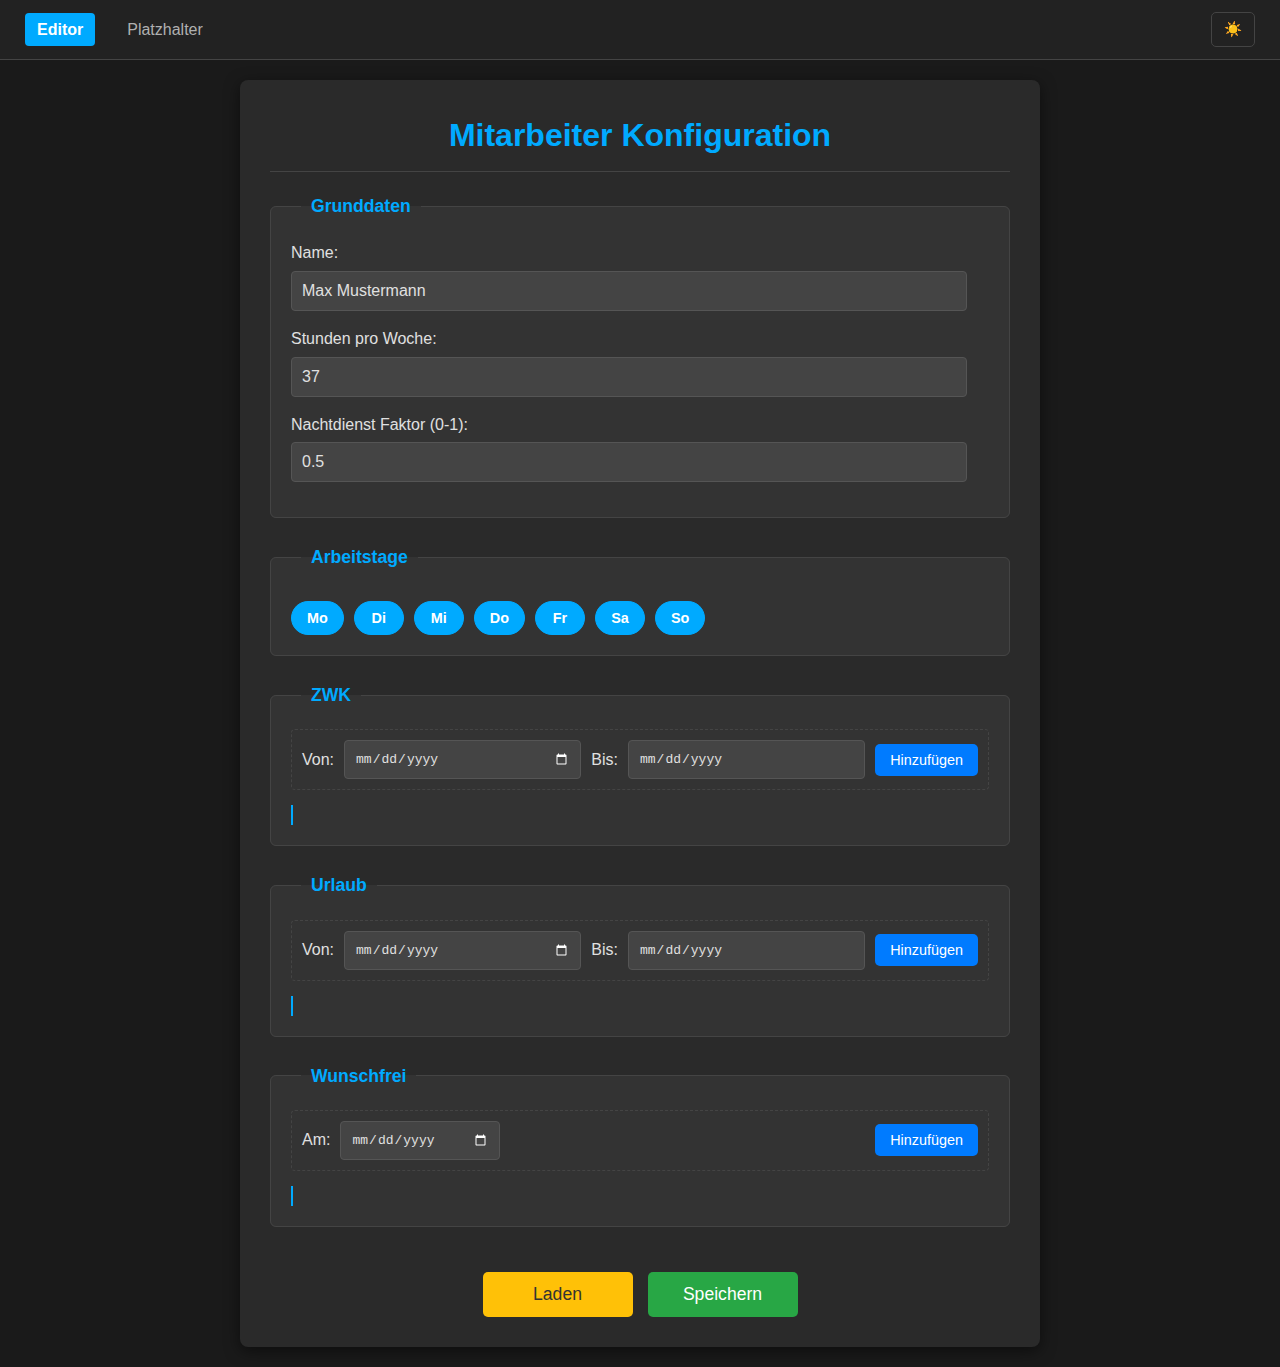
==== Büro/dienstplan/index.html @ b85d0457 "lazy commit" ====
<!DOCTYPE html>
<html lang="de">
<head>
    <meta charset="UTF-8">
    <meta name="viewport" content="width=device-width, initial-scale=1.0">
    <title>JSON Editor - Konfiguration</title>
    <link rel="stylesheet" href="style.css">
    <!-- Include theme handling script early to prevent flash -->
    <script>
        // Apply stored theme or default to dark before DOM loads
        const savedTheme = localStorage.getItem('theme') || 'dark';
        document.documentElement.className = savedTheme + '-theme'; // Apply to <html> for early styling
    </script>
</head>
<body> <!-- Class added dynamically by JS -->

    <nav class="navbar">
        <ul class="nav-links">
            <li><a href="index.html" class="active">Editor</a></li>
            <li><a href="placeholder.html">Platzhalter</a></li>
        </ul>
        <button id="theme-toggle-btn" class="theme-toggle" aria-label="Toggle Dark Mode">
             <!-- Icon/Text will be set by JS -->
        </button>
    </nav>

    <div class="editor-container">
        <h1>Mitarbeiter Konfiguration</h1>

        <form id="json-editor-form">
            <!-- Basic Info -->
            <fieldset>
                <legend>Grunddaten</legend>
                <div class="form-group">
                    <label for="name">Name:</label>
                    <input type="text" id="name" value="Max Mustermann">
                </div>
                <div class="form-group">
                    <label for="stunden">Stunden pro Woche:</label>
                    <input type="number" id="stunden" value="37" min="0">
                </div>
                 <div class="form-group">
                    <label for="nachtdienst">Nachtdienst Faktor (0-1):</label>
                    <input type="number" id="nachtdienst" value="0.5" step="0.1" min="0" max="1">
                </div>
            </fieldset>

            <!-- Arbeitstage -->
            <fieldset>
                <legend>Arbeitstage</legend>
                <div class="arbeitstage-buttons">
                    <button type="button" class="arbeitstag-btn active" data-day="Montag">Mo</button>
                    <button type="button" class="arbeitstag-btn active" data-day="Dienstag">Di</button>
                    <button type="button" class="arbeitstag-btn active" data-day="Mittwoch">Mi</button>
                    <button type="button" class="arbeitstag-btn active" data-day="Donnerstag">Do</button>
                    <button type="button" class="arbeitstag-btn active" data-day="Freitag">Fr</button>
                    <button type="button" class="arbeitstag-btn active" data-day="Samstag">Sa</button>
                    <button type="button" class="arbeitstag-btn active" data-day="Sonntag">So</button>
                </div>
            </fieldset>

            <!-- Abwesenheiten Removed -->

            <!-- ZWK -->
            <fieldset>
                <legend>ZWK</legend>
                 <div class="date-range-input-area" data-type="zwk">
                    <label>Von:</label>
                    <input type="date" class="date-von-input">
                    <label>Bis:</label>
                    <input type="date" class="date-bis-input" disabled>
                     <span class="date-error"></span>
                    <button type="button" class="add-item-btn">Hinzufügen</button>
                </div>
                <div class="date-range-list-area" id="zwk-list-area">
                    <!-- Added items will appear here -->
                </div>
            </fieldset>

            <!-- Urlaub -->
            <fieldset>
                <legend>Urlaub</legend>
                 <div class="date-range-input-area" data-type="urlaub">
                    <label>Von:</label>
                    <input type="date" class="date-von-input">
                    <label>Bis:</label>
                    <input type="date" class="date-bis-input" disabled>
                     <span class="date-error"></span>
                    <button type="button" class="add-item-btn">Hinzufügen</button>
                </div>
                <div class="date-range-list-area" id="urlaub-list-area">
                    <!-- Added items will appear here -->
                </div>
            </fieldset>

            <!-- Wunschfrei - Modified for single date -->
            <fieldset>
                <legend>Wunschfrei</legend>
                 <div class="date-range-input-area single-date" data-type="wunschfrei">
                    <label>Am:</label> <!-- Changed label -->
                    <input type="date" class="date-von-input"> <!-- Only Von input remains -->
                     <!-- Removed Bis label and input -->
                     <span class="date-error"></span>
                    <button type="button" class="add-item-btn">Hinzufügen</button>
                </div>
                <div class="date-range-list-area" id="wunschfrei-list-area">
                    <!-- Added items will appear here -->
                </div>
            </fieldset>

            <!-- Actions -->
            <div class="actions">
                <input type="file" id="load-json-input" accept=".json" style="display: none;">
                <button type="button" id="load-json-btn" class="load-btn">Laden</button>
                <button type="button" id="export-btn" class="export-btn">Speichern</button>
            </div>

        </form>
    </div>

    <script src="script.js"></script>
</body>
</html>
---- Büro/dienstplan/style.css ----
/* Basic Reset */
* {
    box-sizing: border-box;
    margin: 0;
    padding: 0;
}

/* --- THEME VARIABLES --- */
:root {
    --transition-speed: 0.3s;
}

/* --- BASE STYLES (Common to both themes) --- */
html {
    font-family: -apple-system, BlinkMacSystemFont, "Segoe UI", Roboto, Helvetica, Arial, sans-serif;
    line-height: 1.6;
    /* Smooth transitions for theme changes */
    transition: background-color var(--transition-speed) ease, color var(--transition-speed) ease;
}

body {
     padding-top: 60px; /* Account for fixed navbar height */
     background-color: var(--bg-color);
     color: var(--text-color);
}

/* --- NAVBAR STYLES --- */
.navbar {
    background-color: var(--navbar-bg);
    padding: 0 25px;
    position: fixed; /* Make navbar fixed */
    top: 0;
    left: 0;
    width: 100%;
    height: 60px; /* Fixed height */
    display: flex;
    justify-content: space-between;
    align-items: center;
    border-bottom: 1px solid var(--border-color);
    z-index: 1000; /* Ensure navbar stays on top */
     transition: background-color var(--transition-speed) ease, border-color var(--transition-speed) ease;
}

.nav-links {
    list-style: none;
    display: flex;
    gap: 20px;
}

.nav-links a {
    color: var(--link-color);
    text-decoration: none;
    font-weight: 500;
    padding: 8px 12px;
    border-radius: 4px;
    transition: background-color var(--transition-speed) ease, color var(--transition-speed) ease;
}

.nav-links a:hover {
    background-color: var(--link-hover-bg);
    color: var(--link-hover-color);
}

.nav-links a.active {
    background-color: var(--accent-color);
    color: var(--accent-text-color);
    font-weight: bold;
}

.theme-toggle {
    background: none;
    border: 1px solid var(--border-color);
    color: var(--text-color);
    padding: 8px 12px;
    border-radius: 5px;
    cursor: pointer;
    font-size: 0.9em;
    transition: background-color var(--transition-speed) ease, color var(--transition-speed) ease, border-color var(--transition-speed) ease;
}

.theme-toggle:hover {
     background-color: var(--button-hover-bg);
     border-color: var(--accent-color);
}


/* --- DARK THEME (Default or .dark-theme) --- */
html.dark-theme {
    --bg-color: #1a1a1a;
    --text-color: #e0e0e0;
    --navbar-bg: #222;
    --border-color: #444;
    --container-bg: #2a2a2a;
    --fieldset-bg: #333;
    --input-bg: #444;
    --input-border: #555;
    --input-invalid-border: #dc3545; /* Red for invalid */
    --error-text-color: #ff6666; /* Lighter red for dark theme */
    --button-hover-bg: #383838;
    --link-color: #b0b0b0;
    --link-hover-bg: #444;
    --link-hover-color: #fff;
    --accent-color: #00aaff;
    --accent-text-color: #ffffff;
    --code-bg: #111;
    --code-color: #f0f0f0;
    --shadow-color: rgba(0, 0, 0, 0.5);
    --date-picker-scheme: dark;
    --list-item-bg: #3a3a3a;
    --list-item-border: #555;

    /* Arbeitstag Button Colors */
    --arbeitstag-btn-bg: #555;
    --arbeitstag-btn-text: #ccc;
    --arbeitstag-btn-border: #666;
    --arbeitstag-btn-hover-bg: #666;
    --arbeitstag-btn-active-bg: var(--accent-color);
    --arbeitstag-btn-active-text: var(--accent-text-color);
    --arbeitstag-btn-active-border: var(--accent-color);
    --arbeitstag-btn-active-hover-bg: #0088dd; /* Slightly darker accent */

    /* Other Button specific colors */
    --btn-add-bg: #007bff;
    --btn-add-hover-bg: #0056b3;
    --btn-add-text: white;
    --btn-remove-bg: #dc3545;
    --btn-remove-hover-bg: #c82333;
    --btn-remove-text: white;
    --btn-load-bg: #ffc107;
    --btn-load-hover-bg: #e0a800;
    --btn-load-text: #333;
    --btn-export-bg: #28a745;
    --btn-export-hover-bg: #218838;
    --btn-export-text: white;
}

/* --- LIGHT THEME --- */
html.light-theme {
    --bg-color: #f4f4f4;
    --text-color: #333;
    --navbar-bg: #ffffff;
    --border-color: #ddd;
    --container-bg: #ffffff;
    --fieldset-bg: #f9f9f9;
    --input-bg: #ffffff;
    --input-border: #ccc;
    --input-invalid-border: #dc3545; /* Red for invalid */
    --error-text-color: #dc3545; /* Standard red for light theme */
    --button-hover-bg: #e9e9e9;
    --link-color: #007bff;
    --link-hover-bg: #e9ecef;
    --link-hover-color: #0056b3;
    --accent-color: #007bff;
    --accent-text-color: #ffffff;
    --code-bg: #eef;
    --code-color: #333;
    --shadow-color: rgba(0, 0, 0, 0.1);
    --date-picker-scheme: light;
    --list-item-bg: #f0f0f0;
    --list-item-border: #e0e0e0;

     /* Arbeitstag Button Colors */
    --arbeitstag-btn-bg: #e9ecef;
    --arbeitstag-btn-text: #495057;
    --arbeitstag-btn-border: #ced4da;
    --arbeitstag-btn-hover-bg: #dee2e6;
    --arbeitstag-btn-active-bg: var(--accent-color);
    --arbeitstag-btn-active-text: var(--accent-text-color);
    --arbeitstag-btn-active-border: var(--accent-color);
    --arbeitstag-btn-active-hover-bg: #0056b3; /* Slightly darker accent */

     /* Other Button specific colors */
    --btn-add-bg: #007bff;
    --btn-add-hover-bg: #0056b3;
    --btn-add-text: white;
    --btn-remove-bg: #dc3545;
    --btn-remove-hover-bg: #c82333;
    --btn-remove-text: white;
    --btn-load-bg: #ffc107;
    --btn-load-hover-bg: #e0a800;
    --btn-load-text: #333;
    --btn-export-bg: #28a745;
    --btn-export-hover-bg: #218838;
    --btn-export-text: white;
}


/* --- CONTENT STYLING (Using CSS Variables) --- */

/* General Container Styling (for index.html) */
.editor-container {
    max-width: 800px;
    margin: 20px auto;
    padding: 30px;
    background-color: var(--container-bg);
    border-radius: 8px;
    box-shadow: 0 4px 15px var(--shadow-color);
    transition: background-color var(--transition-speed) ease, box-shadow var(--transition-speed) ease;
}

/* General Container Styling (for placeholder.html) */
.content-container {
    max-width: 900px;
    margin: 20px auto;
    padding: 30px;
    background-color: var(--container-bg);
    border-radius: 8px;
    box-shadow: 0 2px 10px var(--shadow-color);
     transition: background-color var(--transition-speed) ease, box-shadow var(--transition-speed) ease;
}
.content-container h1 { /* Style heading on placeholder */
     color: var(--accent-color);
     margin-bottom: 15px;
     border-bottom: 1px solid var(--border-color);
     padding-bottom: 10px;
}

/* Headings */
h1 {
    color: var(--accent-color);
    border-bottom: 1px solid var(--border-color);
    padding-bottom: 10px;
    margin-bottom: 20px;
    text-align: center;
    transition: color var(--transition-speed) ease, border-color var(--transition-speed) ease;
}
h2 { /* General H2 styling if needed */
    color: var(--accent-color);
    border-bottom: 1px solid var(--border-color);
    padding-bottom: 10px;
    margin-bottom: 20px;
    text-align: center;
    transition: color var(--transition-speed) ease, border-color var(--transition-speed) ease;
    margin-top: 30px;
    font-size: 1.2em;
}


/* Form Styling */
form {
    display: flex;
    flex-direction: column;
    gap: 25px;
}

fieldset {
    border: 1px solid var(--border-color);
    padding: 20px;
    border-radius: 6px;
    background-color: var(--fieldset-bg);
    transition: background-color var(--transition-speed) ease, border-color var(--transition-speed) ease;
}

legend {
    font-weight: bold;
    color: var(--accent-color);
    padding: 0 10px;
    margin-left: 10px;
    font-size: 1.1em;
    transition: color var(--transition-speed) ease;
}

.form-group {
    margin-bottom: 15px;
}

label {
    display: block;
    margin-bottom: 5px;
    font-weight: 500;
    color: var(--text-color);
     transition: color var(--transition-speed) ease;
}

input[type="text"],
input[type="number"],
input[type="date"] {
    /* Applied specifically where needed now */
    padding: 10px;
    border: 1px solid var(--input-border);
    background-color: var(--input-bg);
    color: var(--text-color);
    border-radius: 4px;
    box-sizing: border-box;
    font-size: 1em;
    transition: background-color var(--transition-speed) ease, color var(--transition-speed) ease, border-color var(--transition-speed) ease;
}
input[type="text"], input[type="number"] {
     width: calc(100% - 22px); /* Maintain for basic inputs */
}

input[type="date"] {
    color-scheme: var(--date-picker-scheme);
}

/* Style for invalid date inputs */
input.invalid-date {
    border-color: var(--input-invalid-border) !important;
}


/* Arbeitstage Buttons Styling */
.arbeitstage-buttons {
    display: flex;
    flex-wrap: wrap;
    gap: 10px;
    padding-top: 10px;
}

.arbeitstag-btn {
    padding: 8px 15px;
    border: 1px solid var(--arbeitstag-btn-border);
    background-color: var(--arbeitstag-btn-bg);
    color: var(--arbeitstag-btn-text);
    border-radius: 20px;
    cursor: pointer;
    font-size: 0.9em;
    font-weight: 500;
    min-width: 50px;
    text-align: center;
    transition: background-color 0.2s ease, color 0.2s ease, border-color 0.2s ease, transform 0.1s ease;
    user-select: none;
}

.arbeitstag-btn:hover {
    background-color: var(--arbeitstag-btn-hover-bg);
    transform: translateY(-1px);
}

.arbeitstag-btn.active {
    background-color: var(--arbeitstag-btn-active-bg);
    color: var(--arbeitstag-btn-active-text);
    border-color: var(--arbeitstag-btn-active-border);
    font-weight: bold;
}

.arbeitstag-btn.active:hover {
    background-color: var(--arbeitstag-btn-active-hover-bg);
}


/* --- Date Range Input Area & List Area Styling --- */

.date-range-input-area {
    display: flex;
    flex-wrap: wrap;
    align-items: center;
    gap: 10px;
    margin-bottom: 15px;
    padding: 10px;
    border: 1px dashed var(--border-color);
    border-radius: 4px;
}

.date-range-input-area label {
    margin-bottom: 0;
    white-space: nowrap;
    flex-shrink: 0;
}

.date-range-input-area input[type="date"] {
    flex-grow: 1;
    min-width: 130px;
    width: auto;
}

/* Adjust single date input area */
.date-range-input-area.single-date input[type="date"] {
    flex-grow: 0; /* Don't let it grow excessively */
    width: 160px; /* Set a reasonable width */
}

.date-range-input-area .add-item-btn {
    background-color: var(--btn-add-bg);
    color: var(--btn-add-text);
    padding: 8px 15px;
    font-size: 0.9em;
    margin-left: auto;
    flex-shrink: 0;
}
.date-range-input-area .add-item-btn:hover {
    background-color: var(--btn-add-hover-bg);
}


/* Error message styling for Input Area */
.date-range-input-area .date-error {
    color: var(--error-text-color);
    font-size: 0.8em;
    display: none;
    width: 100%;
    text-align: left;
    padding-left: 15px;
    margin-top: 3px;
    flex-basis: 100%;
    order: 5;
}


/* List Area Styling */
.date-range-list-area {
    display: flex;
    flex-direction: column;
    gap: 8px;
    margin-top: 10px;
    padding-left: 10px;
    border-left: 2px solid var(--accent-color);
    min-height: 20px;
}

/* Styling for each added item in the list */
.added-date-item {
    display: flex;
    align-items: center;
    justify-content: space-between;
    gap: 15px;
    padding: 8px 12px;
    background-color: var(--list-item-bg);
    border: 1px solid var(--list-item-border);
    border-radius: 4px;
    font-size: 0.95em;
}

.added-date-item span {
    white-space: nowrap;
}

.added-date-item .remove-item-btn {
    background-color: var(--btn-remove-bg);
    color: var(--btn-remove-text);
    padding: 4px 8px;
    font-size: 0.8em;
    flex-shrink: 0;
    border-radius: 3px;
}
.added-date-item .remove-item-btn:hover {
    background-color: var(--btn-remove-hover-bg);
}


/* --- General Buttons --- */
button { /* General button reset */
    padding: 10px 18px;
    border: none;
    border-radius: 5px;
    cursor: pointer;
    font-size: 1em;
    transition: background-color 0.2s ease, color 0.2s ease, opacity 0.2s ease;
    font-weight: 500;
}
button:hover {
     transform: none; /* Reset any global transforms */
}

/* Keep specific styles for action buttons */
.actions {
    display: flex;
    justify-content: center;
    gap: 15px;
    flex-wrap: wrap;
    margin-top: 20px;
}

button.load-btn {
    background-color: var(--btn-load-bg);
    color: var(--btn-load-text);
    padding: 12px 25px;
    font-size: 1.1em;
    min-width: 150px;
    border-radius: 5px;
}
button.load-btn:hover { background-color: var(--btn-load-hover-bg); }

button.export-btn {
    background-color: var(--btn-export-bg);
    color: var(--btn-export-text);
    padding: 12px 25px;
    font-size: 1.1em;
    min-width: 150px;
    border-radius: 5px;
}
button.export-btn:hover { background-color: var(--btn-export-hover-bg); }
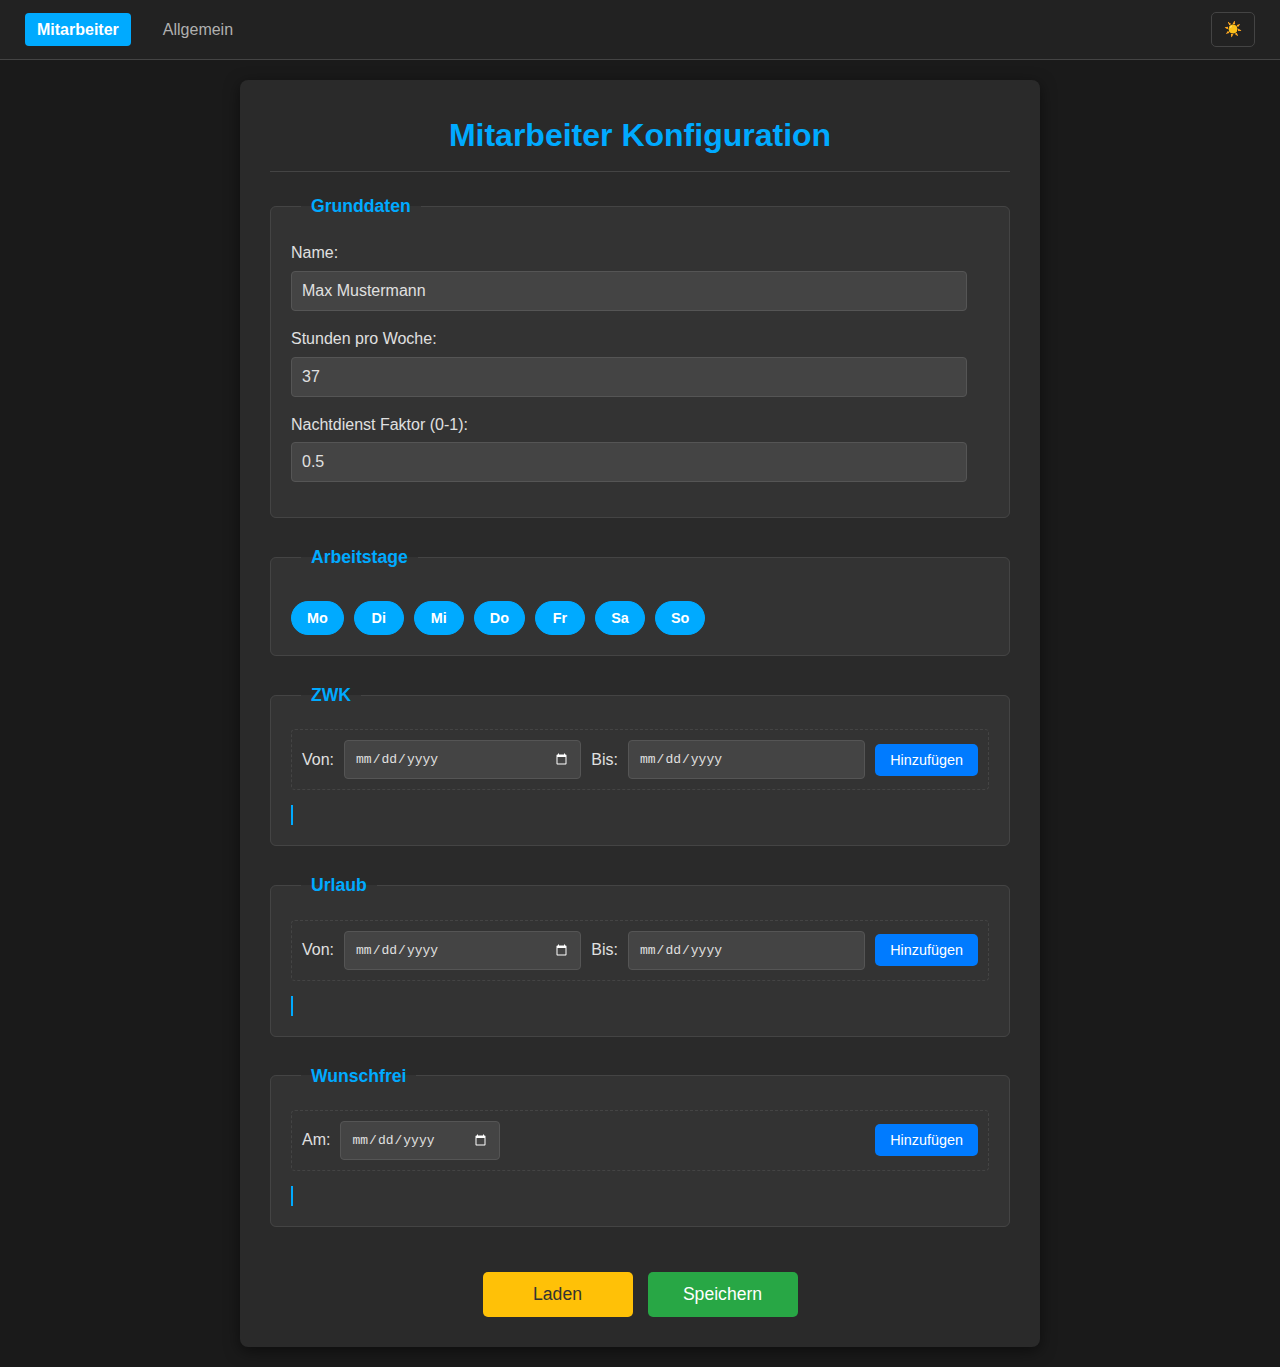
==== commit 3410c55d: "updates" ====
--- a/Büro/dienstplan/index.html
+++ b/Büro/dienstplan/index.html
@@ -16,8 +16,8 @@
 
     <nav class="navbar">
         <ul class="nav-links">
-            <li><a href="index.html" class="active">Editor</a></li>
-            <li><a href="placeholder.html">Platzhalter</a></li>
+            <li><a href="index.html" class="active">Mitarbeiter</a></li>
+            <li><a href="settings.html">Allgemein</a></li>
         </ul>
         <button id="theme-toggle-btn" class="theme-toggle" aria-label="Toggle Dark Mode">
              <!-- Icon/Text will be set by JS -->
--- a/Büro/dienstplan/style.css
+++ b/Büro/dienstplan/style.css
@@ -22,6 +22,7 @@
      padding-top: 60px; /* Account for fixed navbar height */
      background-color: var(--bg-color);
      color: var(--text-color);
+     transition: background-color var(--transition-speed) ease, color var(--transition-speed) ease; /* Add transition to body */
 }
 
 /* --- NAVBAR STYLES --- */
@@ -198,7 +199,7 @@
     transition: background-color var(--transition-speed) ease, box-shadow var(--transition-speed) ease;
 }
 
-/* General Container Styling (for placeholder.html) */
+/* General Container Styling (for settings.html) */
 .content-container {
     max-width: 900px;
     margin: 20px auto;
@@ -208,7 +209,7 @@
     box-shadow: 0 2px 10px var(--shadow-color);
      transition: background-color var(--transition-speed) ease, box-shadow var(--transition-speed) ease;
 }
-.content-container h1 { /* Style heading on placeholder */
+.content-container h1 { /* Style heading on settings page */
      color: var(--accent-color);
      margin-bottom: 15px;
      border-bottom: 1px solid var(--border-color);
@@ -216,7 +217,7 @@
 }
 
 /* Headings */
-h1 {
+h1 { /* Applies to index.html H1 too */
     color: var(--accent-color);
     border-bottom: 1px solid var(--border-color);
     padding-bottom: 10px;
@@ -237,7 +238,7 @@
 
 
 /* Form Styling */
-form {
+form { /* Applies to index.html form */
     display: flex;
     flex-direction: column;
     gap: 25px;
@@ -272,10 +273,12 @@
      transition: color var(--transition-speed) ease;
 }
 
+/* General Input Styling (applies theme) */
 input[type="text"],
 input[type="number"],
-input[type="date"] {
-    /* Applied specifically where needed now */
+input[type="date"],
+input[type="time"],
+input[type="month"] { /* Added month */
     padding: 10px;
     border: 1px solid var(--input-border);
     background-color: var(--input-bg);
@@ -285,11 +288,16 @@
     font-size: 1em;
     transition: background-color var(--transition-speed) ease, color var(--transition-speed) ease, border-color var(--transition-speed) ease;
 }
-input[type="text"], input[type="number"] {
-     width: calc(100% - 22px); /* Maintain for basic inputs */
-}
-
-input[type="date"] {
+/* Specific width for index.html text/number */
+#json-editor-form input[type="text"],
+#json-editor-form input[type="number"] {
+     width: calc(100% - 22px);
+}
+
+/* Theme for browser date/time/month pickers */
+input[type="date"],
+input[type="time"],
+input[type="month"] {
     color-scheme: var(--date-picker-scheme);
 }
 
@@ -339,7 +347,7 @@
 }
 
 
-/* --- Date Range Input Area & List Area Styling --- */
+/* --- Date Range Input Area & List Area Styling (index.html) --- */
 
 .date-range-input-area {
     display: flex;
@@ -350,6 +358,7 @@
     padding: 10px;
     border: 1px dashed var(--border-color);
     border-radius: 4px;
+    transition: border-color var(--transition-speed) ease; /* Added */
 }
 
 .date-range-input-area label {
@@ -361,7 +370,8 @@
 .date-range-input-area input[type="date"] {
     flex-grow: 1;
     min-width: 130px;
-    width: auto;
+    width: auto; /* Allow shrinking */
+    /* Inherits themed styles */
 }
 
 /* Adjust single date input area */
@@ -370,34 +380,32 @@
     width: 160px; /* Set a reasonable width */
 }
 
+/* Specific Layout for Add button in index.html */
 .date-range-input-area .add-item-btn {
-    background-color: var(--btn-add-bg);
-    color: var(--btn-add-text);
     padding: 8px 15px;
     font-size: 0.9em;
-    margin-left: auto;
+    margin-left: auto; /* Push to right */
     flex-shrink: 0;
-}
-.date-range-input-area .add-item-btn:hover {
-    background-color: var(--btn-add-hover-bg);
-}
-
+    /* Colors/hover inherited from global .add-item-btn rule */
+}
 
 /* Error message styling for Input Area */
-.date-range-input-area .date-error {
+.date-range-input-area .date-error,
+.settings-input-area .date-error { /* Shared error styling */
     color: var(--error-text-color);
     font-size: 0.8em;
-    display: none;
+    display: none; /* Hidden by default */
     width: 100%;
     text-align: left;
-    padding-left: 15px;
+    padding-left: 15px; /* Consistent padding */
     margin-top: 3px;
-    flex-basis: 100%;
-    order: 5;
-}
-
-
-/* List Area Styling */
+    flex-basis: 100%; /* Ensure it takes a new line */
+    order: 5; /* Place below inputs/button */
+    transition: color var(--transition-speed) ease; /* Added */
+}
+
+
+/* List Area Styling (index.html) */
 .date-range-list-area {
     display: flex;
     flex-direction: column;
@@ -406,9 +414,10 @@
     padding-left: 10px;
     border-left: 2px solid var(--accent-color);
     min-height: 20px;
-}
-
-/* Styling for each added item in the list */
+    transition: border-color var(--transition-speed) ease; /* Added */
+}
+
+/* Styling for each added item in the list (index.html) */
 .added-date-item {
     display: flex;
     align-items: center;
@@ -419,12 +428,14 @@
     border: 1px solid var(--list-item-border);
     border-radius: 4px;
     font-size: 0.95em;
+    transition: background-color var(--transition-speed) ease, border-color var(--transition-speed) ease; /* Added */
 }
 
 .added-date-item span {
     white-space: nowrap;
 }
 
+/* Specific Remove Button for index.html list */
 .added-date-item .remove-item-btn {
     background-color: var(--btn-remove-bg);
     color: var(--btn-remove-text);
@@ -432,9 +443,118 @@
     font-size: 0.8em;
     flex-shrink: 0;
     border-radius: 3px;
+    transition: background-color 0.2s ease; /* Specific transition */
 }
 .added-date-item .remove-item-btn:hover {
     background-color: var(--btn-remove-hover-bg);
+}
+
+
+/* --- Settings Page Specific Styles --- */
+
+/* Container for input elements + button in settings */
+.settings-input-area {
+    display: flex;
+    flex-wrap: wrap;
+    align-items: flex-end;
+    gap: 15px;
+    padding: 15px;
+    border: 1px dashed var(--border-color);
+    border-radius: 4px;
+    margin-bottom: 15px;
+    transition: border-color var(--transition-speed) ease; /* Added */
+}
+
+/* Group label/input vertically in settings */
+.settings-input-area .form-group {
+    display: flex;
+    flex-direction: column;
+    gap: 3px;
+    margin-bottom: 0; /* Remove default margin */
+    flex-grow: 1; /* Allow input groups to grow */
+}
+
+.settings-input-area label {
+    margin-bottom: 0;
+    font-size: 0.9em;
+    white-space: nowrap;
+}
+
+/* Input sizing within settings */
+.settings-input-area input[type="date"],
+.settings-input-area input[type="time"],
+.settings-input-area input[type="text"] {
+    width: auto; /* Override form-wide width */
+    min-width: 130px; /* Ensure minimum usable width */
+    padding: 8px; /* Slightly smaller padding */
+    /* Inherits background, color, border from the main input rule */
+}
+.settings-input-area input[type="time"] {
+    min-width: 100px;
+}
+
+/* Specific Layout for Add button in settings.html */
+.settings-input-area .add-item-btn {
+     margin-left: auto;
+     flex-shrink: 0;
+     height: fit-content; /* Align with bottom of inputs */
+     padding: 8px 15px; /* Match input padding */
+     margin-bottom: 0; /* Align baseline */
+     /* Colors/hover inherited from global .add-item-btn rule */
+}
+
+/* List area styling for settings */
+.settings-list-area {
+    display: flex;
+    flex-direction: column;
+    gap: 8px;
+    margin-top: 15px;
+    padding-left: 15px;
+    border-left: 2px solid var(--accent-color);
+    min-height: 30px; /* Visual minimum height */
+    transition: border-color var(--transition-speed) ease; /* Added */
+}
+
+/* Styling for added list items (settings.html - generic base) */
+.settings-list-area .list-item {
+    display: flex;
+    align-items: center;
+    justify-content: space-between;
+    gap: 15px;
+    padding: 8px 12px;
+    background-color: var(--list-item-bg);
+    border: 1px solid var(--list-item-border);
+    border-radius: 4px;
+    font-size: 0.95em;
+    transition: background-color var(--transition-speed) ease, border-color var(--transition-speed) ease; /* Added */
+}
+
+.settings-list-area .list-item span {
+    white-space: nowrap;
+    overflow: hidden;
+    text-overflow: ellipsis; /* Prevent long text overflow */
+}
+
+/* Specific Remove Button for settings.html list */
+.settings-list-area .remove-item-btn {
+    background-color: transparent;
+    color: var(--error-text-color);
+    padding: 2px 6px;
+    font-size: 1.1em;
+    line-height: 1;
+    font-weight: bold;
+    flex-shrink: 0;
+    border-radius: 50%;
+    border: 1px solid transparent;
+    min-width: 24px;
+    min-height: 24px;
+    text-align: center;
+    transition: background-color 0.2s ease, color 0.2s ease, border-color 0.2s ease; /* Added */
+}
+.settings-list-area .remove-item-btn:hover {
+    background-color: var(--error-text-color);
+    color: var(--container-bg); /* Contrast text */
+    border-color: var(--error-text-color);
 }
 
 
@@ -445,14 +565,29 @@
     border-radius: 5px;
     cursor: pointer;
     font-size: 1em;
-    transition: background-color 0.2s ease, color 0.2s ease, opacity 0.2s ease;
+    transition: background-color 0.2s ease, color 0.2s ease, opacity 0.2s ease, transform 0.1s ease; /* Added transform */
     font-weight: 500;
 }
 button:hover {
-     transform: none; /* Reset any global transforms */
-}
-
-/* Keep specific styles for action buttons */
+     /* Can add a slight transform effect globally if desired */
+     /* transform: translateY(-1px); */
+}
+
+/* Global Themed Style for Add Buttons */
+button.add-item-btn {
+    background-color: var(--btn-add-bg);
+    color: var(--btn-add-text);
+    /* Inherits base button transition */
+}
+button.add-item-btn:hover {
+    background-color: var(--btn-add-hover-bg);
+}
+/* Note: Specific layout styles (like margin-left: auto) remain in the
+   .date-range-input-area .add-item-btn and
+   .settings-input-area .add-item-btn rules */
+
+
+/* Styles for action buttons (Load/Save on index.html) */
 .actions {
     display: flex;
     justify-content: center;
@@ -479,4 +614,12 @@
     min-width: 150px;
     border-radius: 5px;
 }
-button.export-btn:hover { background-color: var(--btn-export-hover-bg); }+button.export-btn:hover { background-color: var(--btn-export-hover-bg); }
+
+
+/* Specific styling for month input on settings.html */
+#setting-month-year {
+    /* padding, border, background-color, color, border-radius, font-size, transition inherited from general input rule */
+    max-width: 200px; /* Prevent it from becoming too wide */
+    /* color-scheme inherited from date/time/month rule */
+}